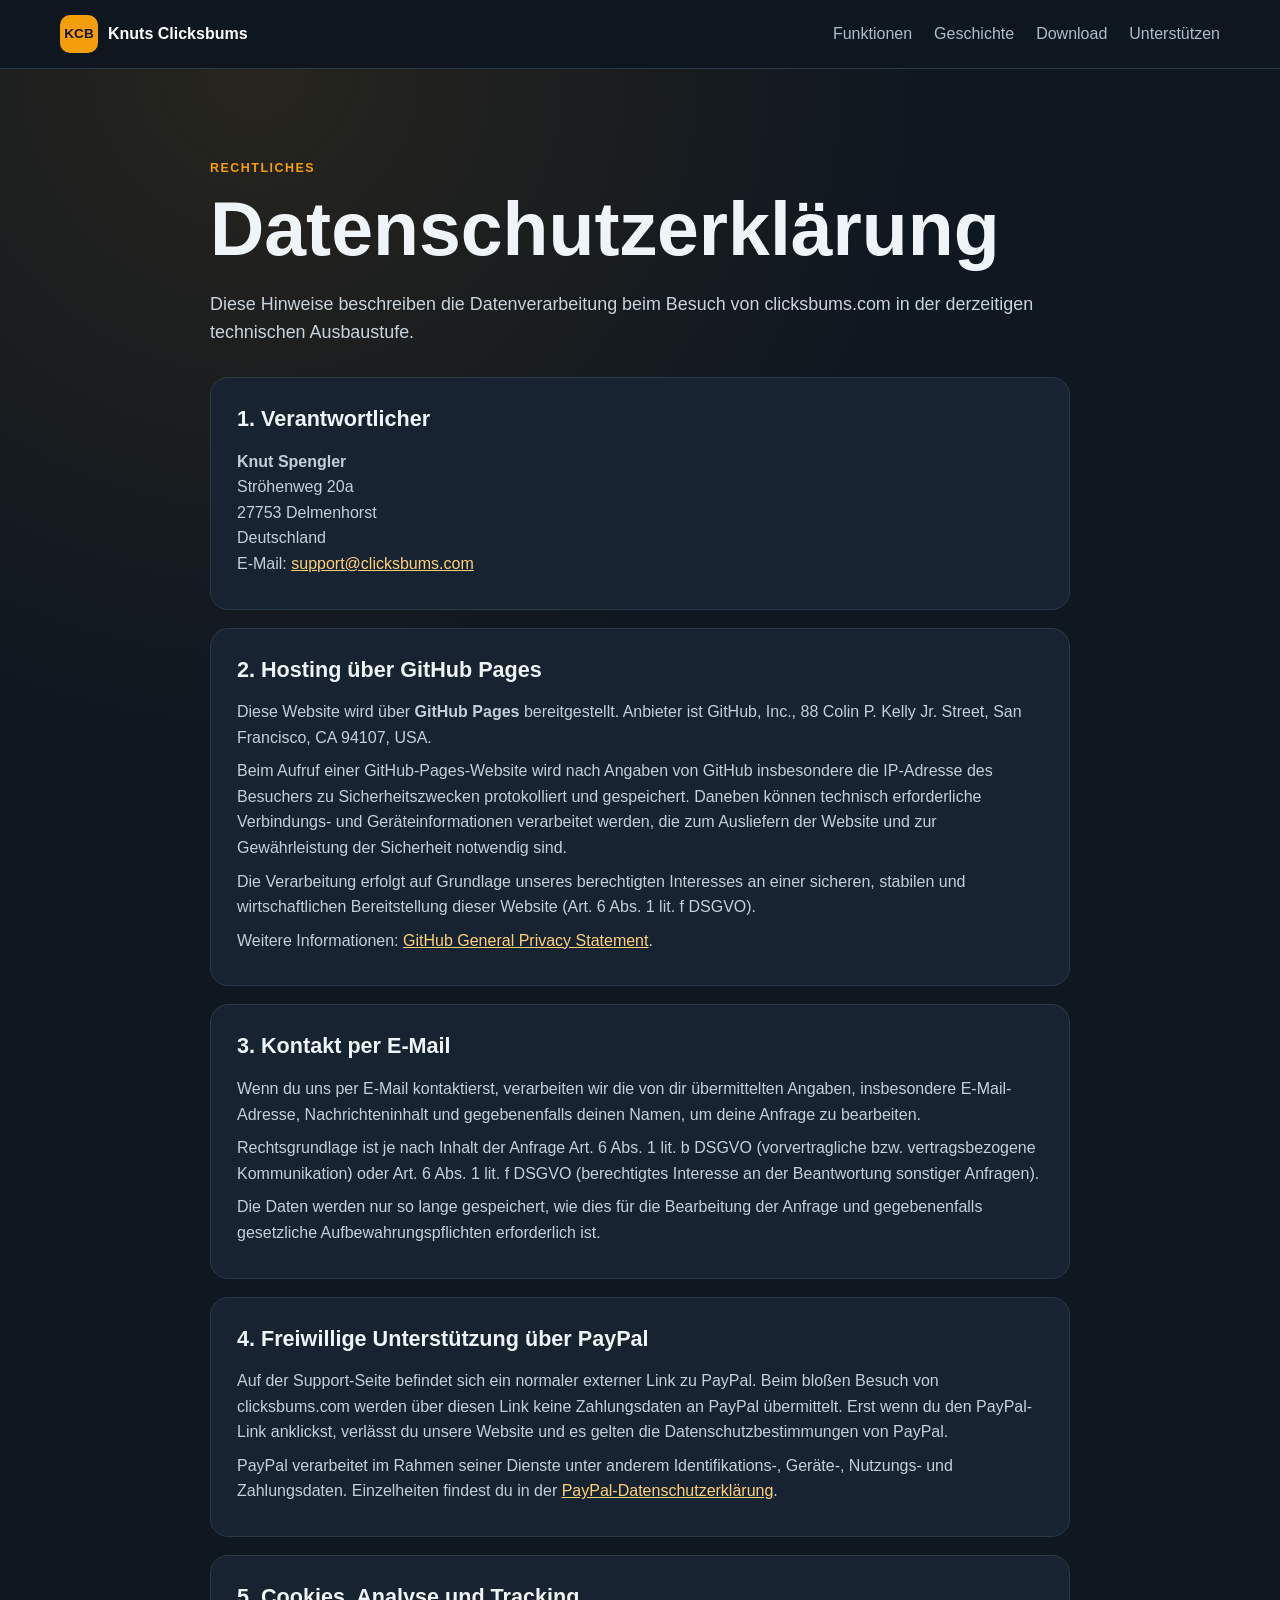
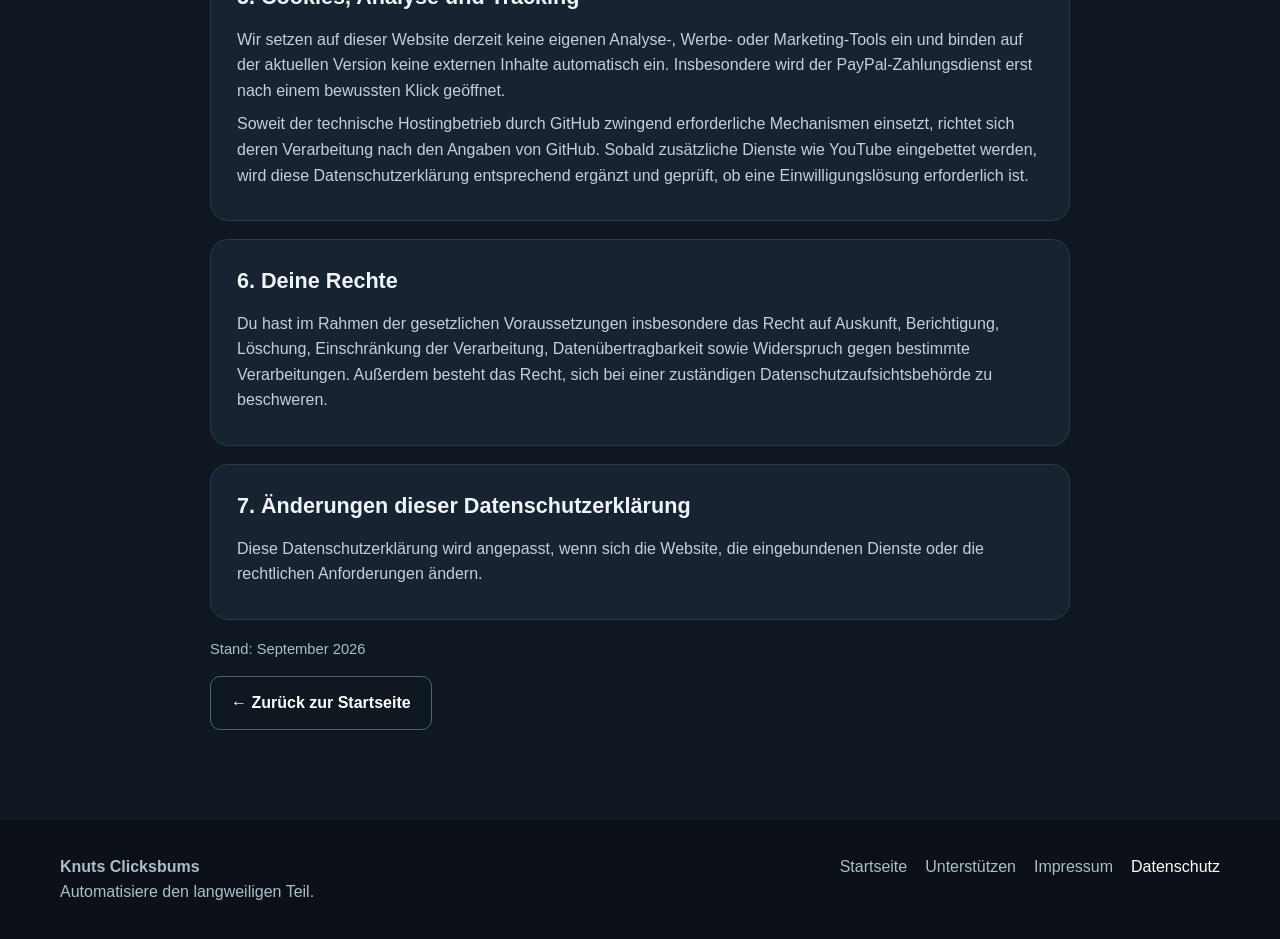
==== datenschutz.html @ 3aa2ce36 "Add files via upload" ====
<!doctype html>
<html lang="de">
<head>
  <meta charset="utf-8">
  <meta name="viewport" content="width=device-width,initial-scale=1">
  <meta name="description" content="Datenschutzerklärung von Knuts Clicksbums.">
  <title>Datenschutz – Knuts Clicksbums</title>
  <link rel="stylesheet" href="styles.css">
</head>
<body>
  <header class="site-header">
    <div class="wrap nav">
      <a class="brand" href="index.html" aria-label="Knuts Clicksbums Startseite">
        <span class="brand-mark">KCB</span><span>Knuts Clicksbums</span>
      </a>
      <nav aria-label="Hauptnavigation">
        <a href="index.html#features">Funktionen</a>
        <a href="index.html#story">Geschichte</a>
        <a href="index.html#download">Download</a>
        <a href="support.html">Unterstützen</a>
      </nav>
    </div>
  </header>

  <main>
    <section class="legal-hero">
      <div class="wrap legal-page">
        <p class="eyebrow">Rechtliches</p>
        <h1>Datenschutzerklärung</h1>
        <p class="legal-intro">Diese Hinweise beschreiben die Datenverarbeitung beim Besuch von clicksbums.com in der derzeitigen technischen Ausbaustufe.</p>
<div class="legal-card">
          <h2>1. Verantwortlicher</h2>
          <p><strong>Knut Spengler</strong><br>
          Ströhenweg 20a<br>
          27753 Delmenhorst<br>
          Deutschland<br>
          E-Mail: <a href="mailto:support@clicksbums.com">support@clicksbums.com</a></p>
        </div>

        <div class="legal-card">
          <h2>2. Hosting über GitHub Pages</h2>
          <p>Diese Website wird über <strong>GitHub Pages</strong> bereitgestellt. Anbieter ist GitHub, Inc., 88 Colin P. Kelly Jr. Street, San Francisco, CA 94107, USA.</p>
          <p>Beim Aufruf einer GitHub-Pages-Website wird nach Angaben von GitHub insbesondere die IP-Adresse des Besuchers zu Sicherheitszwecken protokolliert und gespeichert. Daneben können technisch erforderliche Verbindungs- und Geräteinformationen verarbeitet werden, die zum Ausliefern der Website und zur Gewährleistung der Sicherheit notwendig sind.</p>
          <p>Die Verarbeitung erfolgt auf Grundlage unseres berechtigten Interesses an einer sicheren, stabilen und wirtschaftlichen Bereitstellung dieser Website (Art. 6 Abs. 1 lit. f DSGVO).</p>
          <p>Weitere Informationen: <a href="https://docs.github.com/en/site-policy/privacy-policies/github-general-privacy-statement" target="_blank" rel="noopener noreferrer">GitHub General Privacy Statement</a>.</p>
        </div>

        <div class="legal-card">
          <h2>3. Kontakt per E-Mail</h2>
          <p>Wenn du uns per E-Mail kontaktierst, verarbeiten wir die von dir übermittelten Angaben, insbesondere E-Mail-Adresse, Nachrichteninhalt und gegebenenfalls deinen Namen, um deine Anfrage zu bearbeiten.</p>
          <p>Rechtsgrundlage ist je nach Inhalt der Anfrage Art. 6 Abs. 1 lit. b DSGVO (vorvertragliche bzw. vertragsbezogene Kommunikation) oder Art. 6 Abs. 1 lit. f DSGVO (berechtigtes Interesse an der Beantwortung sonstiger Anfragen).</p>
          <p>Die Daten werden nur so lange gespeichert, wie dies für die Bearbeitung der Anfrage und gegebenenfalls gesetzliche Aufbewahrungspflichten erforderlich ist.</p>
        </div>

        <div class="legal-card">
          <h2>4. Freiwillige Unterstützung über PayPal</h2>
          <p>Auf der Support-Seite befindet sich ein normaler externer Link zu PayPal. Beim bloßen Besuch von clicksbums.com werden über diesen Link keine Zahlungsdaten an PayPal übermittelt. Erst wenn du den PayPal-Link anklickst, verlässt du unsere Website und es gelten die Datenschutzbestimmungen von PayPal.</p>
          <p>PayPal verarbeitet im Rahmen seiner Dienste unter anderem Identifikations-, Geräte-, Nutzungs- und Zahlungsdaten. Einzelheiten findest du in der <a href="https://www.paypal.com/de/legalhub/paypal/privacy-full?locale.x=de_DE" target="_blank" rel="noopener noreferrer">PayPal-Datenschutzerklärung</a>.</p>
        </div>

        <div class="legal-card">
          <h2>5. Cookies, Analyse und Tracking</h2>
          <p>Wir setzen auf dieser Website derzeit keine eigenen Analyse-, Werbe- oder Marketing-Tools ein und binden auf der aktuellen Version keine externen Inhalte automatisch ein. Insbesondere wird der PayPal-Zahlungsdienst erst nach einem bewussten Klick geöffnet.</p>
          <p>Soweit der technische Hostingbetrieb durch GitHub zwingend erforderliche Mechanismen einsetzt, richtet sich deren Verarbeitung nach den Angaben von GitHub. Sobald zusätzliche Dienste wie YouTube eingebettet werden, wird diese Datenschutzerklärung entsprechend ergänzt und geprüft, ob eine Einwilligungslösung erforderlich ist.</p>
        </div>

        <div class="legal-card">
          <h2>6. Deine Rechte</h2>
          <p>Du hast im Rahmen der gesetzlichen Voraussetzungen insbesondere das Recht auf Auskunft, Berichtigung, Löschung, Einschränkung der Verarbeitung, Datenübertragbarkeit sowie Widerspruch gegen bestimmte Verarbeitungen. Außerdem besteht das Recht, sich bei einer zuständigen Datenschutzaufsichtsbehörde zu beschweren.</p>
        </div>

        <div class="legal-card">
          <h2>7. Änderungen dieser Datenschutzerklärung</h2>
          <p>Diese Datenschutzerklärung wird angepasst, wenn sich die Website, die eingebundenen Dienste oder die rechtlichen Anforderungen ändern.</p>
        </div>

        <p class="small">Stand: September 2026</p>
        <a class="btn secondary" href="index.html">← Zurück zur Startseite</a>
      </div>
    </section>
  </main>

  <footer>
    <div class="wrap footer-grid">
      <div><strong>Knuts Clicksbums</strong><br><span>Automatisiere den langweiligen Teil.</span></div>
      <div class="footer-links"><a href="index.html">Startseite</a><a href="support.html">Unterstützen</a><a href="impressum.html">Impressum</a><a href="datenschutz.html" aria-current="page">Datenschutz</a></div>
    </div>
  </footer>
</body>
</html>
---- styles.css ----
:root{--bg:#0f1720;--panel:#172330;--ink:#eef4f8;--muted:#aebdca;--accent:#f59e0b;--accent2:#a8c63a;--line:#2a3a48;--paper:#f7f9fb;--paperink:#14202b;--max:1160px}
*{box-sizing:border-box}html{scroll-behavior:smooth}body{margin:0;font-family:Inter,Segoe UI,Arial,sans-serif;color:var(--ink);background:var(--bg);line-height:1.6}.wrap{width:min(var(--max),calc(100% - 40px));margin:auto}.narrow{max-width:820px}.site-header{position:sticky;top:0;z-index:20;background:rgba(15,23,32,.92);backdrop-filter:blur(12px);border-bottom:1px solid var(--line)}.nav{min-height:68px;display:flex;align-items:center;justify-content:space-between;gap:24px}.brand{display:flex;align-items:center;gap:10px;color:#fff;text-decoration:none;font-weight:800}.brand-mark{display:grid;place-items:center;width:38px;height:38px;border-radius:10px;background:var(--accent);color:#151515;font-size:.85rem}.nav nav{display:flex;gap:22px}.nav nav a,.footer-links a{color:var(--muted);text-decoration:none}.nav nav a:hover,.footer-links a:hover{color:#fff}.hero{padding:88px 0 72px;background:radial-gradient(circle at 80% 20%,rgba(168,198,58,.14),transparent 30%),radial-gradient(circle at 20% 0%,rgba(245,158,11,.12),transparent 28%)}.hero-grid,.two-col{display:grid;grid-template-columns:1.1fr .9fr;gap:64px;align-items:center}.eyebrow{color:var(--accent);text-transform:uppercase;letter-spacing:.12em;font-size:.78rem;font-weight:800}.hero h1{font-size:clamp(2.8rem,7vw,5.7rem);line-height:.98;margin:.1em 0 .28em;max-width:850px}.lead{font-size:1.2rem;color:#c8d4dd;max-width:720px}.actions{display:flex;gap:14px;flex-wrap:wrap;margin:30px 0 14px}.btn{display:inline-block;padding:13px 20px;border-radius:10px;text-decoration:none;font-weight:800}.primary{background:var(--accent);color:#171717}.secondary{border:1px solid #53616d;color:#fff}.disabled{background:#283642;color:#83919c;cursor:not-allowed}.note,.small{color:var(--muted);font-size:.92rem}.mockup{border:1px solid #334452;background:#101820;border-radius:24px;padding:18px;box-shadow:0 28px 60px rgba(0,0,0,.35);transform:rotate(1deg)}.mock-title{padding:8px 10px 16px;color:#bfcbd4;font-size:.9rem}.button-grid{display:grid;grid-template-columns:repeat(4,1fr);gap:8px}.button-grid span,.profile-row span{display:grid;place-items:center;min-height:70px;border-radius:9px;background:#d8dde2;color:#1b252e;font-size:.75rem;font-weight:700;text-align:center;padding:6px}.button-grid span:nth-child(3n){background:#b7d789}.profile-row{display:grid;grid-template-columns:repeat(4,1fr);gap:8px;margin-top:8px}.profile-row span{min-height:44px;background:#899b3f;color:#111}.profile-row span:first-child{background:#e09b1f}.section{padding:86px 0}.statement{text-align:center;background:#111b24;border-top:1px solid var(--line);border-bottom:1px solid var(--line)}blockquote{font-size:clamp(1.8rem,4vw,3.1rem);line-height:1.18;margin:0 0 18px;font-weight:800}.section h2{font-size:clamp(2rem,4vw,3.4rem);line-height:1.08;margin:.15em 0 .8em}.cards{display:grid;grid-template-columns:repeat(3,1fr);gap:18px}.cards article{background:var(--panel);border:1px solid var(--line);border-radius:18px;padding:24px}.cards h3{margin-top:0}.cards p,.two-col p{color:#c4d0d9}.alt{background:var(--paper);color:var(--paperink)}.alt p{color:#4b5863}.code{margin:0;padding:26px;border-radius:18px;background:#0d141b;color:#d8e2e8;overflow:auto;border:1px solid #28333d}.download{background:linear-gradient(180deg,#13202a,#101820);border-top:1px solid var(--line);border-bottom:1px solid var(--line)}.center{text-align:center}details{border-top:1px solid var(--line);padding:18px 0}details:last-child{border-bottom:1px solid var(--line)}summary{cursor:pointer;font-weight:800}details p{color:var(--muted)}footer{padding:34px 0;background:#0b1117;color:var(--muted)}.footer-grid{display:flex;justify-content:space-between;gap:24px}.footer-links{display:flex;gap:18px;flex-wrap:wrap}
@media(max-width:800px){.nav nav{display:none}.hero-grid,.two-col{grid-template-columns:1fr;gap:36px}.hero{padding-top:58px}.cards{grid-template-columns:1fr}.mockup{transform:none}.footer-grid{flex-direction:column}.section{padding:64px 0}}

.support-callout{margin:36px auto 0;display:grid;grid-template-columns:auto 1fr auto;gap:18px;align-items:center;text-align:left;background:#172330;border:1px solid #344655;border-radius:18px;padding:22px;max-width:840px}.support-callout h3{margin:0 0 4px}.support-callout p{margin:0;color:#c4d0d9}.coffee-icon{font-size:2rem}.coffee{background:#f5b642;color:#171717}.support-hero{min-height:calc(100vh - 68px);padding:86px 0;background:radial-gradient(circle at 50% 10%,rgba(245,158,11,.16),transparent 28%),var(--bg)}.support-hero h1{font-size:clamp(2.6rem,6vw,5rem);line-height:1;margin:.12em 0 .35em}.support-lead{margin-left:auto;margin-right:auto}.big-coffee{font-size:4rem;margin-bottom:8px}.support-card{margin:34px auto;padding:30px;background:var(--panel);border:1px solid var(--line);border-radius:22px;max-width:660px}.support-card h2{font-size:2rem;margin:.1em 0 .5em}.support-card p{color:#c4d0d9}.support-note{max-width:720px;margin:28px auto;color:var(--muted)}
@media(max-width:800px){.support-callout{grid-template-columns:1fr;text-align:center}.support-callout .btn{justify-self:center}}

.legal-hero{padding:78px 0 90px;background:radial-gradient(circle at 20% 0%,rgba(245,158,11,.10),transparent 26%),var(--bg)}.legal-page{max-width:860px}.legal-page h1{font-size:clamp(2.7rem,6vw,4.7rem);line-height:1;margin:.12em 0 .3em}.legal-intro{font-size:1.12rem;color:#c8d4dd;margin-bottom:30px}.legal-card{margin:18px 0;padding:24px 26px;background:var(--panel);border:1px solid var(--line);border-radius:18px}.legal-card h2{font-size:1.35rem;margin:0 0 12px}.legal-card p{color:#c4d0d9;margin:.5em 0}.legal-card a{color:#ffd27a}.warning-card{border-color:#8a6321;background:#211b12}.warning-card p{color:#e6d7b8}.placeholder{color:#ffd27a;font-weight:700}a[aria-current="page"]{color:#fff}
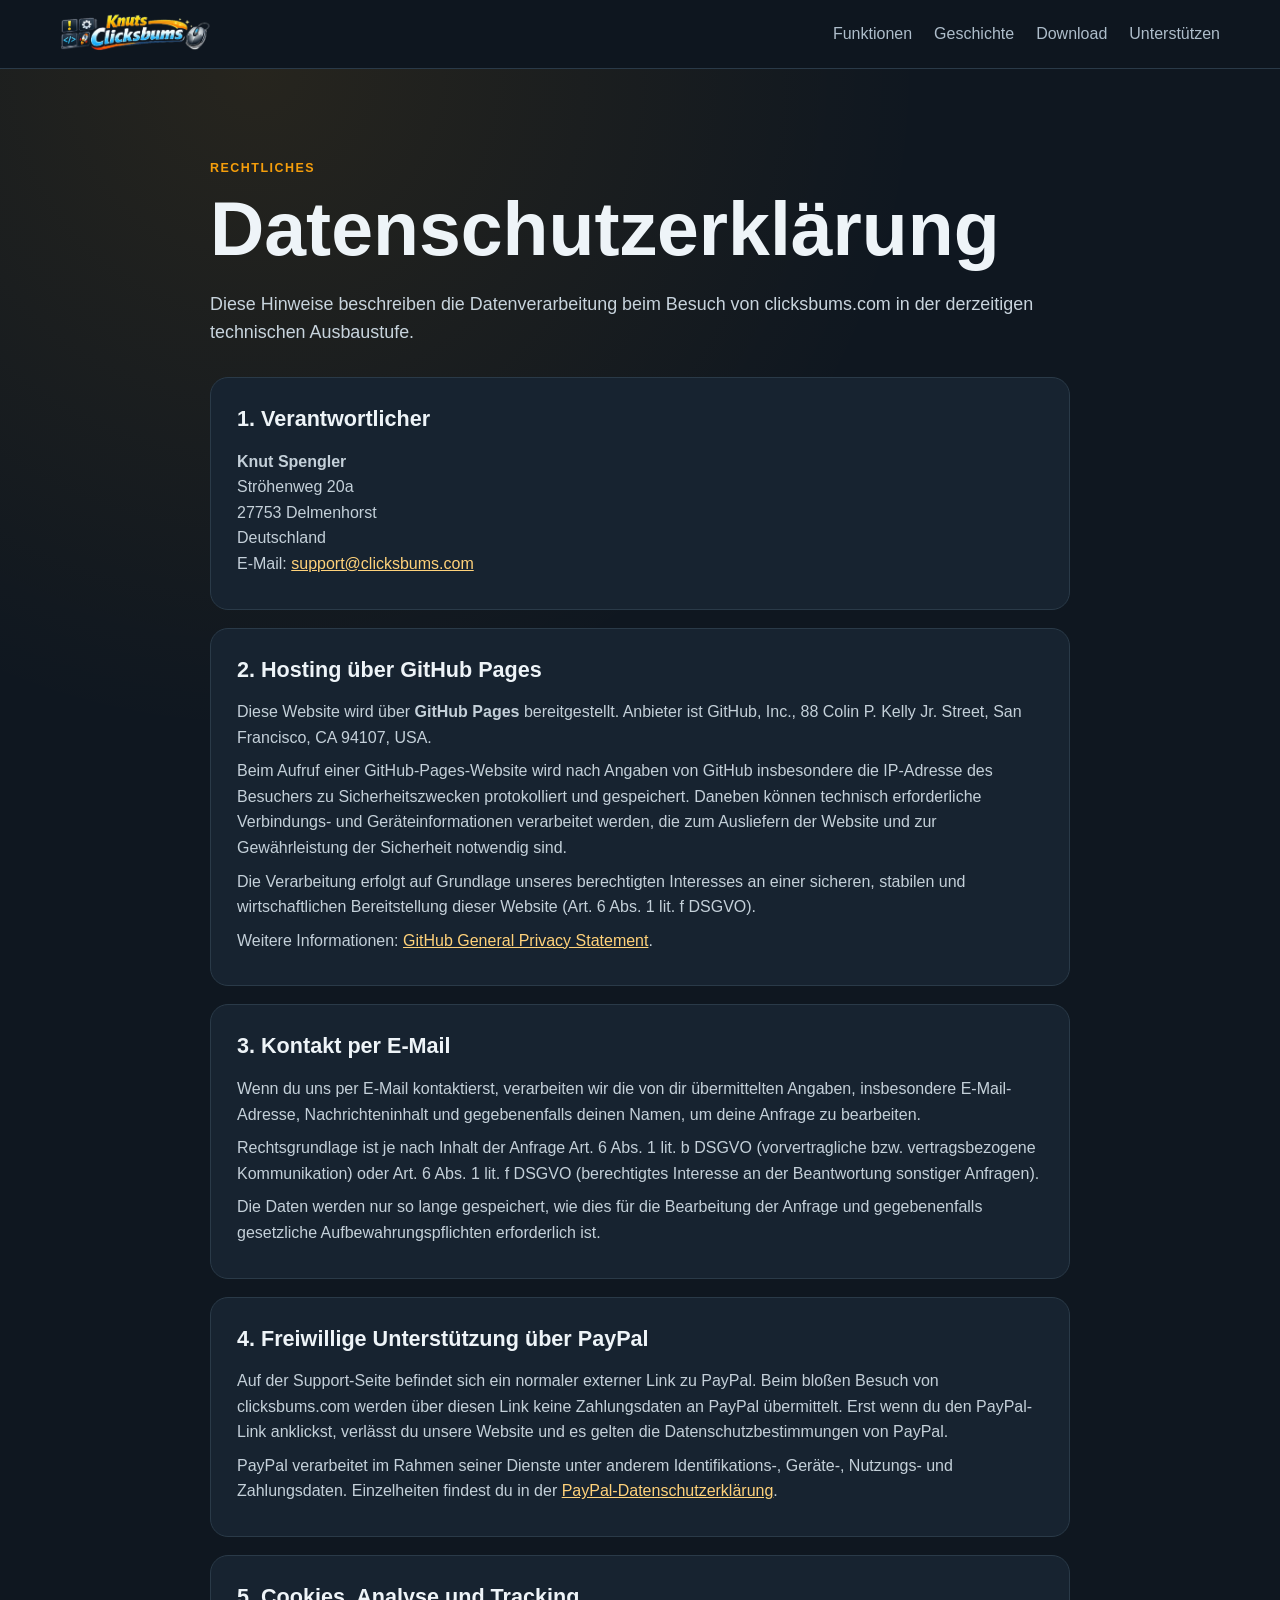
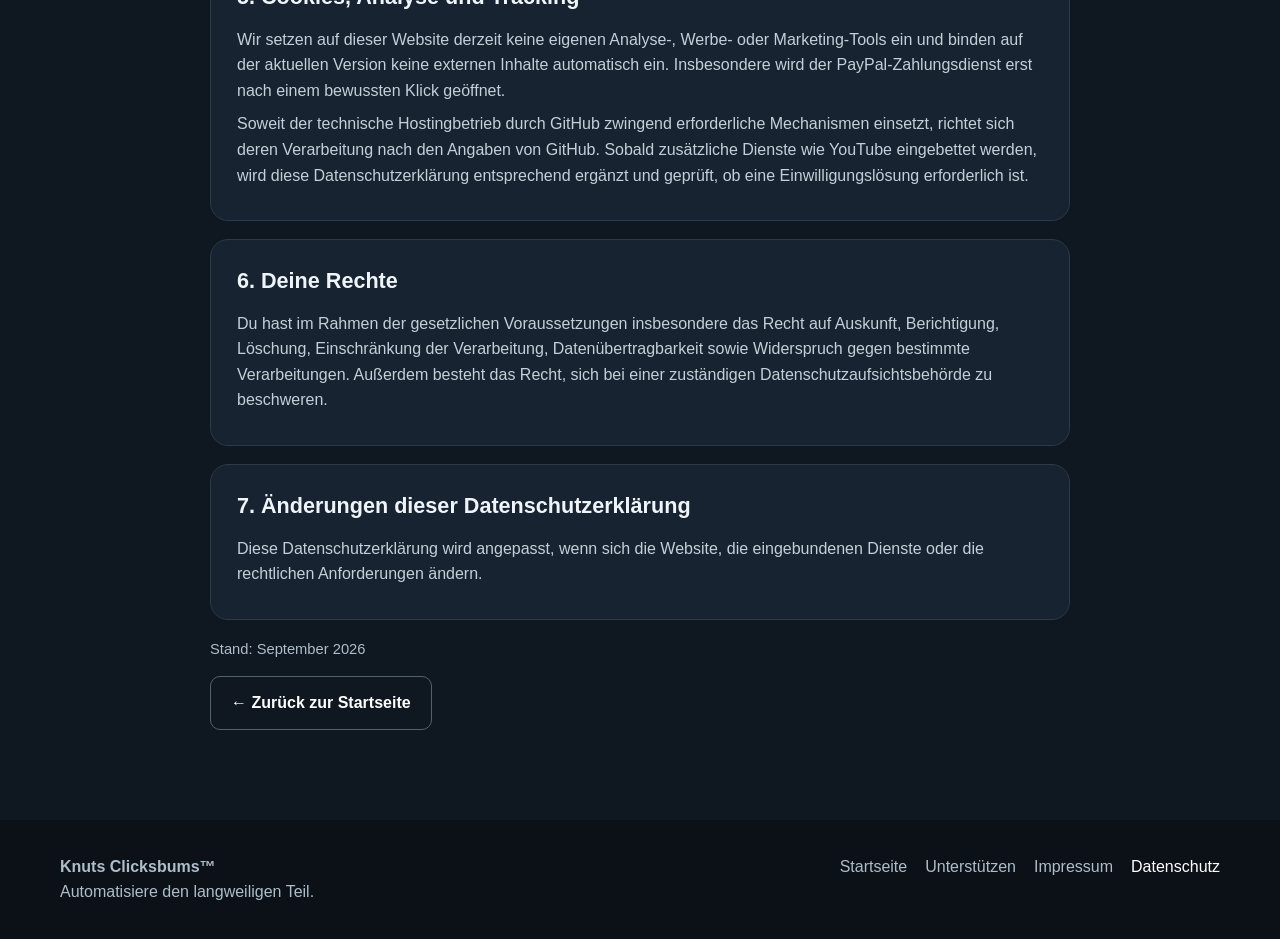
==== commit 6b9dd85c: "Update website for Knuts Clicksbums 5.7" ====
--- a/datenschutz.html
+++ b/datenschutz.html
@@ -4,14 +4,14 @@
   <meta charset="utf-8">
   <meta name="viewport" content="width=device-width,initial-scale=1">
   <meta name="description" content="Datenschutzerklärung von Knuts Clicksbums.">
-  <title>Datenschutz – Knuts Clicksbums</title>
+  <title>Datenschutz – Knuts Clicksbums™</title>
   <link rel="stylesheet" href="styles.css">
 </head>
 <body>
   <header class="site-header">
     <div class="wrap nav">
       <a class="brand" href="index.html" aria-label="Knuts Clicksbums Startseite">
-        <span class="brand-mark">KCB</span><span>Knuts Clicksbums</span>
+        <img class="brand-logo" src="assets/logo.png" alt="Knuts Clicksbums Logo">
       </a>
       <nav aria-label="Hauptnavigation">
         <a href="index.html#features">Funktionen</a>
@@ -82,7 +82,7 @@
 
   <footer>
     <div class="wrap footer-grid">
-      <div><strong>Knuts Clicksbums</strong><br><span>Automatisiere den langweiligen Teil.</span></div>
+      <div><strong>Knuts Clicksbums™</strong><br><span>Automatisiere den langweiligen Teil.</span></div>
       <div class="footer-links"><a href="index.html">Startseite</a><a href="support.html">Unterstützen</a><a href="impressum.html">Impressum</a><a href="datenschutz.html" aria-current="page">Datenschutz</a></div>
     </div>
   </footer>
--- a/styles.css
+++ b/styles.css
@@ -6,3 +6,8 @@
 @media(max-width:800px){.support-callout{grid-template-columns:1fr;text-align:center}.support-callout .btn{justify-self:center}}
 
 .legal-hero{padding:78px 0 90px;background:radial-gradient(circle at 20% 0%,rgba(245,158,11,.10),transparent 26%),var(--bg)}.legal-page{max-width:860px}.legal-page h1{font-size:clamp(2.7rem,6vw,4.7rem);line-height:1;margin:.12em 0 .3em}.legal-intro{font-size:1.12rem;color:#c8d4dd;margin-bottom:30px}.legal-card{margin:18px 0;padding:24px 26px;background:var(--panel);border:1px solid var(--line);border-radius:18px}.legal-card h2{font-size:1.35rem;margin:0 0 12px}.legal-card p{color:#c4d0d9;margin:.5em 0}.legal-card a{color:#ffd27a}.warning-card{border-color:#8a6321;background:#211b12}.warning-card p{color:#e6d7b8}.placeholder{color:#ffd27a;font-weight:700}a[aria-current="page"]{color:#fff}
+
+/* V5: echtes Logo und Screenshots */
+.brand-logo{display:block;width:190px;max-height:52px;object-fit:contain;object-position:left center}.hero-shot{margin:0;background:#101820;border:1px solid #334452;border-radius:24px;padding:18px;box-shadow:0 28px 60px rgba(0,0,0,.35);transform:rotate(1deg)}.hero-shot img{display:block;width:min(100%,420px);height:auto;margin:auto;border-radius:8px}.app-shot figcaption,.screenshot-card figcaption{color:var(--muted);font-size:.9rem;margin-top:12px}.screenshots-section{background:#0d151d;border-top:1px solid var(--line);border-bottom:1px solid var(--line)}.screenshot-grid{display:grid;grid-template-columns:1.2fr 1fr .65fr;gap:20px;align-items:start}.screenshot-card{margin:0;background:var(--panel);border:1px solid var(--line);border-radius:20px;padding:16px;overflow:hidden}.screenshot-card img{display:block;width:100%;height:auto;border-radius:10px;background:#fff}.screenshot-card figcaption{display:flex;flex-direction:column;gap:4px}.screenshot-card figcaption strong{color:var(--ink);font-size:1rem}.screenshot-card figcaption span{color:var(--muted)}.mini-card img{max-width:220px;margin:auto}.screenshot-editor img{aspect-ratio:auto;object-fit:contain}
+@media(max-width:900px){.screenshot-grid{grid-template-columns:1fr 1fr}.screenshot-editor{grid-column:1/-1}.brand-logo{width:165px}.hero-shot{transform:none}}
+@media(max-width:620px){.screenshot-grid{grid-template-columns:1fr}.screenshot-editor{grid-column:auto}.brand-logo{width:150px}.hero-shot img{max-width:320px}}
